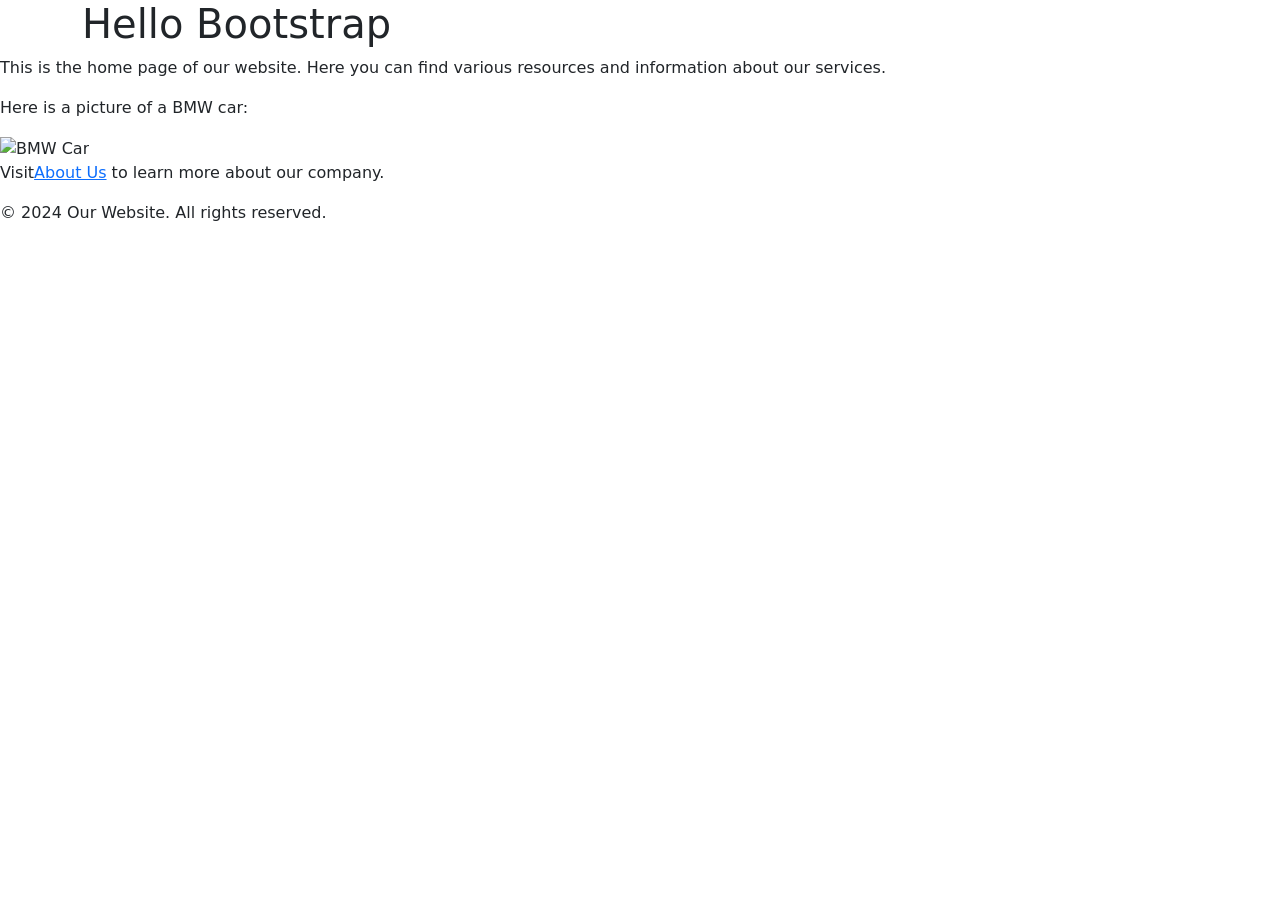
==== index.html @ a8857d47 "Add files via upload" ====
<!DOCTYPE html>
<html lang="en">
<head>
    <meta charset="UTF-8">
    <meta name="viewport" content="width=device-width, initial-scale=1.0">
    
 <title>Bootstrap Tutorial</title>
    <!-- Bootstrap CSS -->
    <link href="https://cdn.jsdelivr.net/npm/bootstrap@5.3.2/dist/css/bootstrap.min.css" rel="stylesheet">
</head>
<body>
    <div class="container">
        <header>
            <h1>Hello Bootstrap</h1>
        </header>
    </div>
        <main>
     <p>This is the home page of our website. Here you can find various resources and information about our services.</p>
     <p>Here is a picture of a BMW car:</p>
        <img src="https://www.bmw.com/content/dam/bmw/marketBMWCOM/bmw_com/Models/3-Series-Sedan/G20/2020/BMW-3-Series-Sedan-G20-2020-1600-01.jpg" alt="BMW Car" width="600">
     <p>Visit<a href="About.html">About Us</a> to learn more about our company.</p>
</main>
<footer>
    <p>&copy; 2024 Our Website. All rights reserved.</p>
</footer>
</body>
</html>
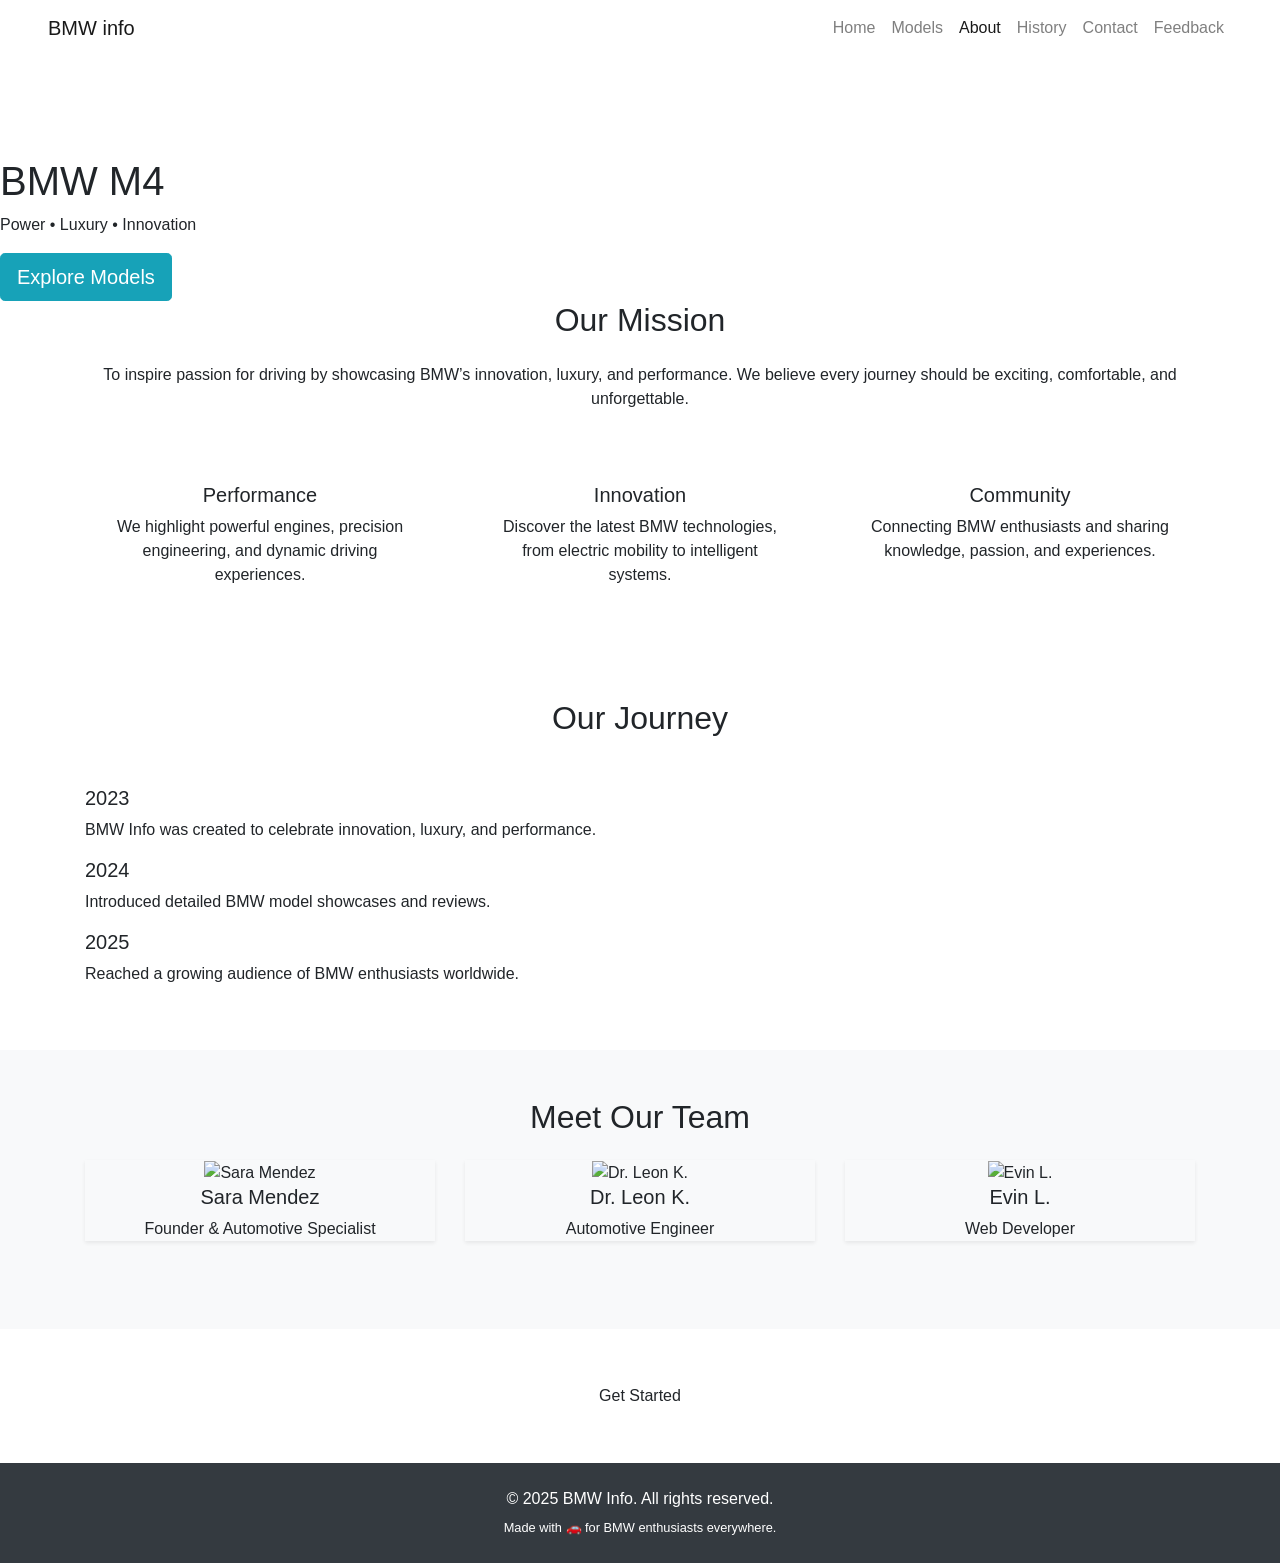
==== commit b0408a74: "Update index.html" ====
--- a/index.html
+++ b/index.html
@@ -1,28 +1,159 @@
 <!DOCTYPE html>
 <html lang="en">
 <head>
-    <meta charset="UTF-8">
-    <meta name="viewport" content="width=device-width, initial-scale=1.0">
-    
- <title>Bootstrap Tutorial</title>
-    <!-- Bootstrap CSS -->
-    <link href="https://cdn.jsdelivr.net/npm/bootstrap@5.3.2/dist/css/bootstrap.min.css" rel="stylesheet">
+  <meta charset="UTF-8" />
+  <meta name="viewport" content="width=device-width, initial-scale=1.0"/>
+  <link rel="icon" href="images/BMW M4.jpg" type="image/jpg" />
+  <title>About Us - BMW info</title>
+  <link rel="stylesheet" href="https://stackpath.bootstrapcdn.com/bootstrap/4.5.2/css/bootstrap.min.css"/>
+  <link rel="stylesheet" href="style.css" />
 </head>
+
 <body>
-    <div class="container">
-        <header>
-            <h1>Hello Bootstrap</h1>
-        </header>
+
+  <nav class="navbar navbar-expand-lg navbar-light px-5 fixed-top custom-navbar">
+    <a class="navbar-brand" href="index.html">BMW info</a>
+    <button class="navbar-toggler" type="button" data-toggle="collapse" data-target="#navbarNav">
+      <span class="navbar-toggler-icon"></span>
+    </button>
+
+    <div class="collapse navbar-collapse justify-content-end" id="navbarNav">
+      <ul class="navbar-nav">
+        <li class="nav-item"><a class="nav-link" href="Index.html">Home</a></li>
+        <li class="nav-item"><a class="nav-link" href="About.html">Models</a></li>
+        <li class="nav-item active"><a class="nav-link" href="Models.html">About</a></li>
+        <li class="nav-item"><a class="nav-link" href="History.html">History</a></li>
+        <li class="nav-item"><a class="nav-link" href="Contact.html">Contact</a></li>
+        <li class="nav-item"><a class="nav-link" href="Feedback.html">Feedback</a></li>
+      </ul>
     </div>
-        <main>
-     <p>This is the home page of our website. Here you can find various resources and information about our services.</p>
-     <p>Here is a picture of a BMW car:</p>
-        <img src="https://www.bmw.com/content/dam/bmw/marketBMWCOM/bmw_com/Models/3-Series-Sedan/G20/2020/BMW-3-Series-Sedan-G20-2020-1600-01.jpg" alt="BMW Car" width="600">
-     <p>Visit<a href="About.html">About Us</a> to learn more about our company.</p>
-</main>
-<footer>
-    <p>&copy; 2024 Our Website. All rights reserved.</p>
+  </nav>
+
+<section class="hero-video">
+
+    <video autoplay muted loop playsinline class="hero-bg">
+        <source src="bmw-video.mp4" type="video/mp4">
+    </video>
+
+    <div class="hero-overlay"></div>
+
+    <div class="hero-text">
+        <h1 class="hero-title">BMW M4</h1>
+        <p class="hero-subtitle">Power • Luxury • Innovation</p>
+        <a href="models.html" class="btn btn-info btn-lg">Explore Models</a>
+    </div>
+
+</section>
+
+<section class="mission-section text-center">
+  <div class="container">
+    <h2 class="section-title mb-4">Our Mission</h2>
+    <p class="mb-5">
+      To inspire passion for driving by showcasing BMW’s innovation, luxury, and performance.
+      We believe every journey should be exciting, comfortable, and unforgettable.
+    </p>
+
+    <div class="row">
+      <div class="col-md-4 mb-4">
+        <div class="value-card pastel-pink p-4">
+          <h5>Performance</h5>
+          <p>We highlight powerful engines, precision engineering, and dynamic driving experiences.</p>
+        </div>
+      </div>
+
+      <div class="col-md-4 mb-4">
+        <div class="value-card pastel-blue p-4">
+          <h5>Innovation</h5>
+          <p>Discover the latest BMW technologies, from electric mobility to intelligent systems.</p>
+        </div>
+      </div>
+
+      <div class="col-md-4 mb-4">
+        <div class="value-card pastel-green p-4">
+          <h5>Community</h5>
+          <p>Connecting BMW enthusiasts and sharing knowledge, passion, and experiences.</p>
+        </div>
+      </div>
+    </div>
+  </div>
+</section>
+
+<section class="timeline-section py-5">
+  <div class="container">
+    <h2 class="section-title text-center mb-5">Our Journey</h2>
+    <div class="timeline">
+      <div class="timeline-item pastel-yellow">
+        <h5>2023</h5>
+        <p>BMW Info was created to celebrate innovation, luxury, and performance.</p>
+      </div>
+
+      <div class="timeline-item pastel-pink">
+        <h5>2024</h5>
+        <p>Introduced detailed BMW model showcases and reviews.</p>
+      </div>
+
+      <div class="timeline-item pastel-blue">
+        <h5>2025</h5>
+        <p>Reached a growing audience of BMW enthusiasts worldwide.</p>
+      </div>
+    </div>
+  </div>
+</section>
+
+<section class="team-section py-5 bg-light">
+  <div class="container text-center">
+    <h2 class="section-title mb-4">Meet Our Team</h2>
+    <div class="row justify-content-center">
+
+      <div class="col-md-4 mb-4">
+        <div class="team-card shadow-sm">
+          <img src="images/BMW 3 Series.jpg" class="img-fluid team-image" alt="Sara Mendez">
+          <div class="team-info">
+            <h5>Sara Mendez</h5>
+            <p>Founder & Automotive Specialist</p>
+          </div>
+        </div>
+      </div>
+
+      <div class="col-md-4 mb-4">
+        <div class="team-card shadow-sm">
+          <img src="images/BMW 5 Series.jpg" class="img-fluid team-image" alt="Dr. Leon K.">
+          <div class="team-info">
+            <h5>Dr. Leon K.</h5>
+            <p>Automotive Engineer</p>
+          </div>
+        </div>
+      </div>
+
+      <div class="col-md-4 mb-4">
+        <div class="team-card shadow-sm">
+          <img src="images/developer.jpg" class="img-fluid team-image" alt="Evin L.">
+          <div class="team-info">
+            <h5>Evin L.</h5>
+            <p>Web Developer</p>
+          </div>
+        </div>
+      </div>
+
+    </div>
+  </div>
+</section>
+
+<div class="text-center mt-5 mb-5">
+  <a href="models.html" class="btn btn-get-started">Get Started</a>
+</div>
+
+<footer class="footer bg-dark text-white text-center py-4">
+  <div class="container">
+    <p class="mb-1">&copy; 2025 BMW Info. All rights reserved.</p>
+    <small>Made with 🚗 for BMW enthusiasts everywhere.</small>
+  </div>
 </footer>
+
+<script src="https://code.jquery.com/jquery-3.5.1.slim.min.js"></script>
+<script src="https://cdn.jsdelivr.net/npm/bootstrap@4.5.2/dist/js/bootstrap.bundle.min.js"></script>
+<script src="script.js"></script>
+
 </body>
 </html>
 
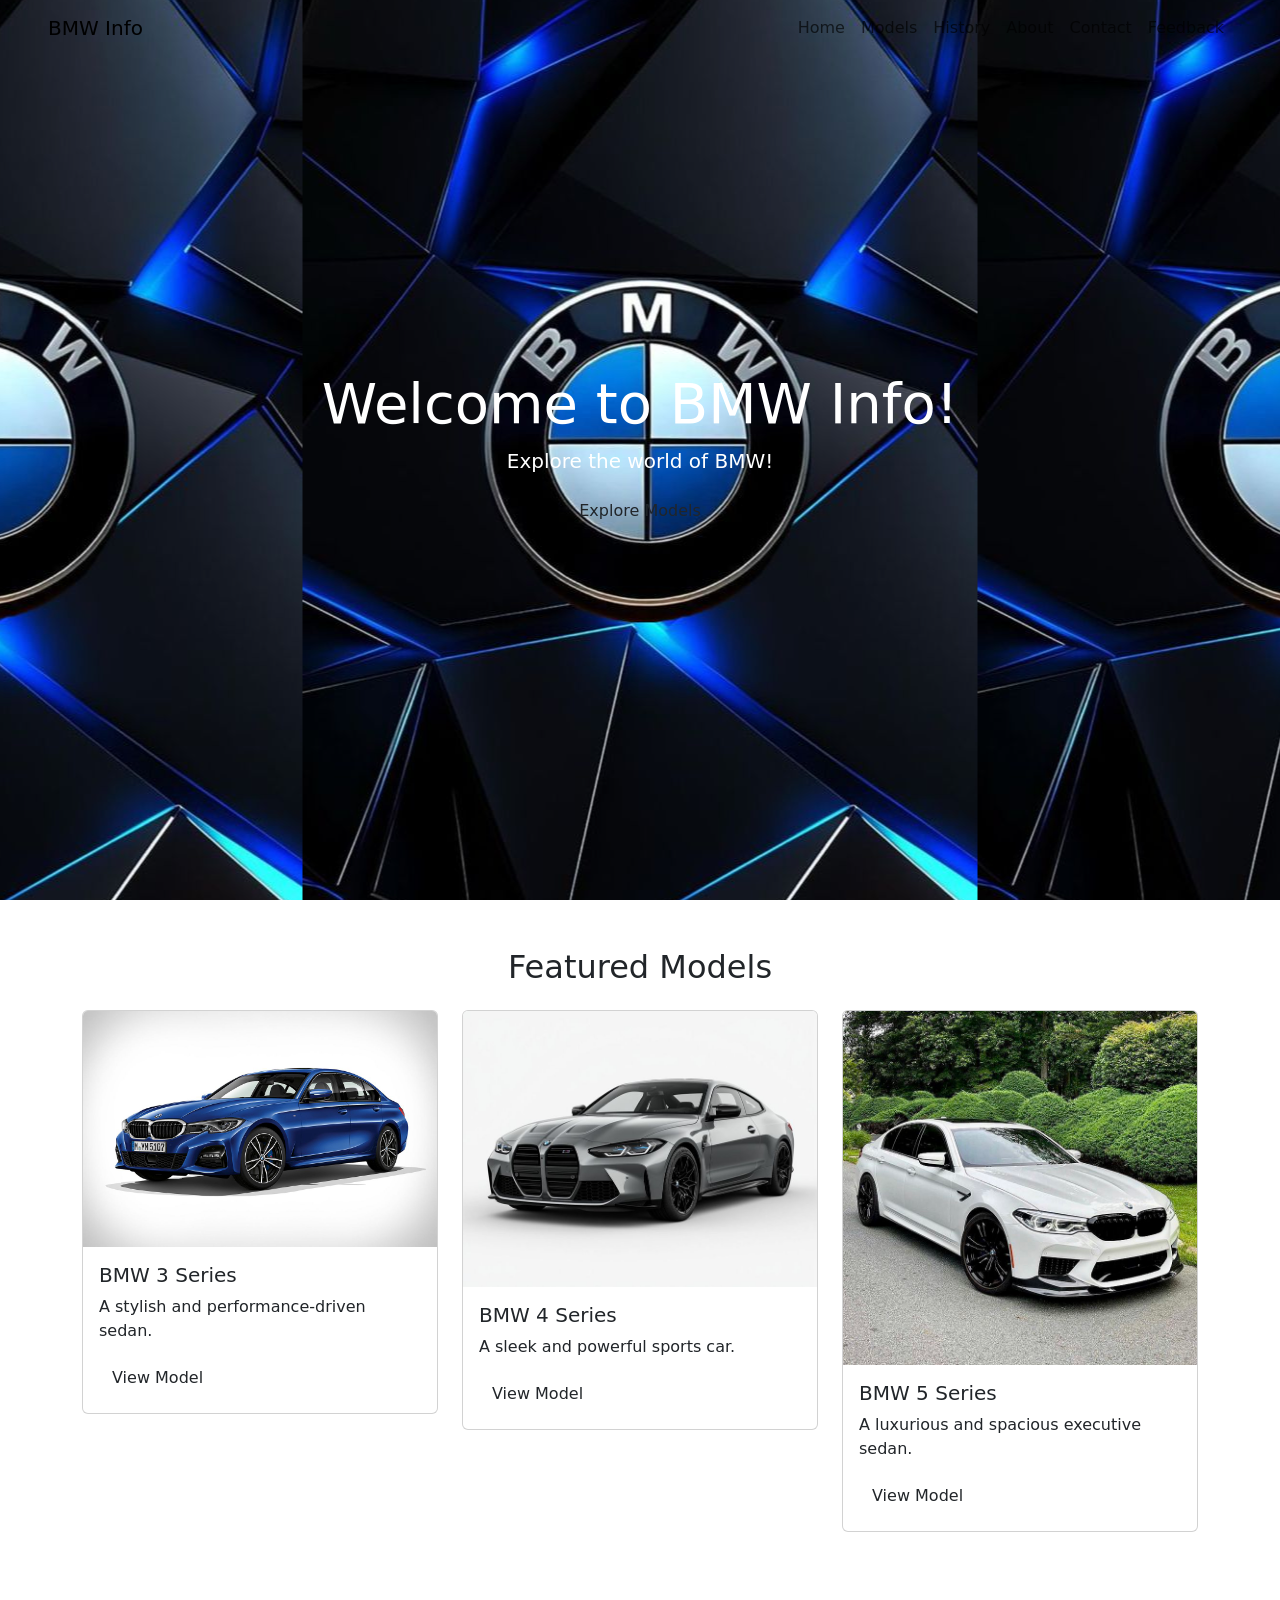
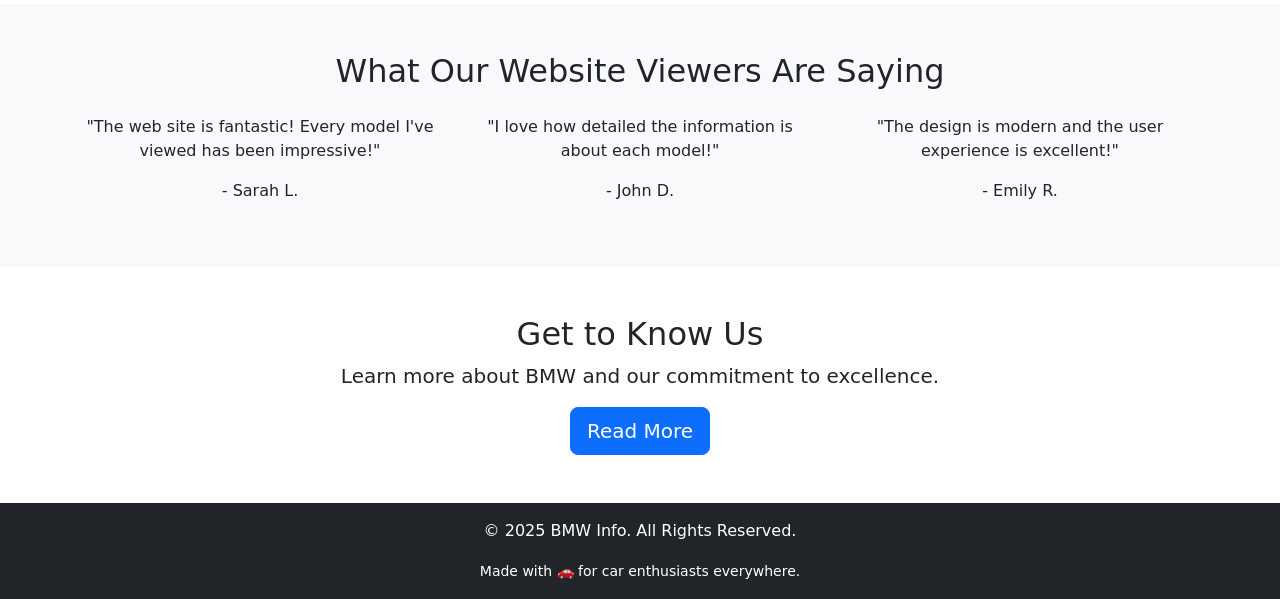
==== commit 1f994b65: "Update index.html" ====
--- a/index.html
+++ b/index.html
@@ -2,160 +2,122 @@
 <html lang="en">
 <head>
   <meta charset="UTF-8" />
-  <meta name="viewport" content="width=device-width, initial-scale=1.0"/>
-  <link rel="icon" href="images/BMW M4.jpg" type="image/jpg" />
-  <title>About Us - BMW info</title>
-  <link rel="stylesheet" href="https://stackpath.bootstrapcdn.com/bootstrap/4.5.2/css/bootstrap.min.css"/>
+  <meta name="viewport" content="width=device-width, initial-scale=1" />
+  <link rel="icon" href="images/BMW M4.jpg" type="image/png" />
+  <title>BMW Info</title>
+  <link href="https://cdn.jsdelivr.net/npm/bootstrap@5.3.3/dist/css/bootstrap.min.css" rel="stylesheet" />
   <link rel="stylesheet" href="style.css" />
 </head>
 
 <body>
-
   <nav class="navbar navbar-expand-lg navbar-light px-5 fixed-top custom-navbar">
-    <a class="navbar-brand" href="index.html">BMW info</a>
-    <button class="navbar-toggler" type="button" data-toggle="collapse" data-target="#navbarNav">
+    <a class="navbar-brand" href="index.html">BMW Info</a>
+    <button class="navbar-toggler" type="button" data-bs-toggle="collapse" data-bs-target="#navbarNav">
       <span class="navbar-toggler-icon"></span>
     </button>
-
     <div class="collapse navbar-collapse justify-content-end" id="navbarNav">
       <ul class="navbar-nav">
-        <li class="nav-item"><a class="nav-link" href="Index.html">Home</a></li>
-        <li class="nav-item"><a class="nav-link" href="About.html">Models</a></li>
-        <li class="nav-item active"><a class="nav-link" href="Models.html">About</a></li>
+        <li class="nav-item active"><a class="nav-link" href="index.html">Home</a></li>
+        <li class="nav-item"><a class="nav-link" href="Models.html">Models</a></li>
         <li class="nav-item"><a class="nav-link" href="History.html">History</a></li>
+        <li class="nav-item"><a class="nav-link" href="About.html">About</a></li>
         <li class="nav-item"><a class="nav-link" href="Contact.html">Contact</a></li>
         <li class="nav-item"><a class="nav-link" href="Feedback.html">Feedback</a></li>
+        
       </ul>
     </div>
   </nav>
 
-<section class="hero-video">
+  <header class="hero text-white text-center d-flex align-items-center" style="height: 100vh; background-image: url('images/BMW logo.jpg'); background-size: fill; background-position: center;">
+    <div class="container text-center">
+      <h1 class="display-4">Welcome to BMW Info!</h1>
+      <p class="lead">Explore the world of BMW!</p>
+      <a href="Models.html" class="btn ">Explore Models</a>
+    </div>
+  </header>
 
-    <video autoplay muted loop playsinline class="hero-bg">
-        <source src="bmw-video.mp4" type="video/mp4">
-    </video>
-
-    <div class="hero-overlay"></div>
-
-    <div class="hero-text">
-        <h1 class="hero-title">BMW M4</h1>
-        <p class="hero-subtitle">Power • Luxury • Innovation</p>
-        <a href="models.html" class="btn btn-info btn-lg">Explore Models</a>
-    </div>
-
-</section>
-
-<section class="mission-section text-center">
+<section id="featured-models" class="py-5">
   <div class="container">
-    <h2 class="section-title mb-4">Our Mission</h2>
-    <p class="mb-5">
-      To inspire passion for driving by showcasing BMW’s innovation, luxury, and performance.
-      We believe every journey should be exciting, comfortable, and unforgettable.
-    </p>
-
-    <div class="row">
-      <div class="col-md-4 mb-4">
-        <div class="value-card pastel-pink p-4">
-          <h5>Performance</h5>
-          <p>We highlight powerful engines, precision engineering, and dynamic driving experiences.</p>
-        </div>
-      </div>
-
-      <div class="col-md-4 mb-4">
-        <div class="value-card pastel-blue p-4">
-          <h5>Innovation</h5>
-          <p>Discover the latest BMW technologies, from electric mobility to intelligent systems.</p>
-        </div>
-      </div>
-
-      <div class="col-md-4 mb-4">
-        <div class="value-card pastel-green p-4">
-          <h5>Community</h5>
-          <p>Connecting BMW enthusiasts and sharing knowledge, passion, and experiences.</p>
-        </div>
-      </div>
-    </div>
-  </div>
-</section>
-
-<section class="timeline-section py-5">
-  <div class="container">
-    <h2 class="section-title text-center mb-5">Our Journey</h2>
-    <div class="timeline">
-      <div class="timeline-item pastel-yellow">
-        <h5>2023</h5>
-        <p>BMW Info was created to celebrate innovation, luxury, and performance.</p>
-      </div>
-
-      <div class="timeline-item pastel-pink">
-        <h5>2024</h5>
-        <p>Introduced detailed BMW model showcases and reviews.</p>
-      </div>
-
-      <div class="timeline-item pastel-blue">
-        <h5>2025</h5>
-        <p>Reached a growing audience of BMW enthusiasts worldwide.</p>
-      </div>
-    </div>
-  </div>
-</section>
-
-<section class="team-section py-5 bg-light">
-  <div class="container text-center">
-    <h2 class="section-title mb-4">Meet Our Team</h2>
+    <h2 class="text-center mb-4">Featured Models</h2>
     <div class="row justify-content-center">
 
       <div class="col-md-4 mb-4">
-        <div class="team-card shadow-sm">
-          <img src="images/BMW 3 Series.jpg" class="img-fluid team-image" alt="Sara Mendez">
-          <div class="team-info">
-            <h5>Sara Mendez</h5>
-            <p>Founder & Automotive Specialist</p>
+        <div class="card">
+          <img src="images/BMW 3 Series.jpg" class="card-img-top" alt="BMW 3 Series" />
+          <div class="card-body">
+            <h5 class="card-title">BMW 3 Series</h5>
+            <p class="card-text">A stylish and performance-driven sedan.</p>
+            <a href="Models.html" class="btn">View Model</a>
           </div>
         </div>
       </div>
 
       <div class="col-md-4 mb-4">
-        <div class="team-card shadow-sm">
-          <img src="images/BMW 5 Series.jpg" class="img-fluid team-image" alt="Dr. Leon K.">
-          <div class="team-info">
-            <h5>Dr. Leon K.</h5>
-            <p>Automotive Engineer</p>
+        <div class="card">
+          <img src="images/BMW 4 Series.jpg" class="card-img-top" alt="BMW 4 Series" />
+          <div class="card-body">
+            <h5 class="card-title">BMW 4 Series</h5>
+            <p class="card-text">A sleek and powerful sports car.</p>
+            <a href="Models.html" class="btn">View Model</a>
           </div>
         </div>
       </div>
 
       <div class="col-md-4 mb-4">
-        <div class="team-card shadow-sm">
-          <img src="images/developer.jpg" class="img-fluid team-image" alt="Evin L.">
-          <div class="team-info">
-            <h5>Evin L.</h5>
-            <p>Web Developer</p>
+        <div class="card">
+          <img src="images/BMW 5 Series.jpg" class="card-img-top" alt="BMW 5 Series" />
+          <div class="card-body">
+            <h5 class="card-title">BMW 5 Series</h5>
+            <p class="card-text">A luxurious and spacious executive sedan.</p>
+            <a href="Models.html" class="btn">View Model</a>
           </div>
         </div>
       </div>
-
     </div>
   </div>
+
 </section>
+  <section id="feedback" class="bg-light py-5">
+    <div class="container">
+      <h2 class="text-center mb-4">What Our Website Viewers Are Saying</h2>
+      <div class="row">
+        <div class="col-md-4">
+          <div class="testimonial text-center">
+            <p>"The web site is fantastic! Every model I've viewed has been impressive!"</p>
+            <p class="font-weight-bold">- Sarah L.</p>
+          </div>
+        </div>
 
-<div class="text-center mt-5 mb-5">
-  <a href="models.html" class="btn btn-get-started">Get Started</a>
-</div>
+        <div class="col-md-4">
+          <div class="testimonial text-center">
+            <p>"I love how detailed the information is about each model!"</p>
+            <p class="font-weight-bold">- John D.</p>
+          </div>
+        </div>
 
-<footer class="footer bg-dark text-white text-center py-4">
-  <div class="container">
-    <p class="mb-1">&copy; 2025 BMW Info. All rights reserved.</p>
-    <small>Made with 🚗 for BMW enthusiasts everywhere.</small>
-  </div>
-</footer>
+        <div class="col-md-4">
+          <div class="testimonial text-center">
+            <p>"The design is modern and the user experience is excellent!"</p>
+            <p class="font-weight-bold">- Emily R.</p>
+          </div>
+        </div>
+      </div>
+    </div>
+  </section>
 
-<script src="https://code.jquery.com/jquery-3.5.1.slim.min.js"></script>
-<script src="https://cdn.jsdelivr.net/npm/bootstrap@4.5.2/dist/js/bootstrap.bundle.min.js"></script>
-<script src="script.js"></script>
-
+  <section id="about" class="text-center py-5">
+    <div class="container">
+      <h2>Get to Know Us</h2>
+      <p class="lead">Learn more about BMW and our commitment to excellence.</p>
+      <a href="about.html" class="btn btn-primary btn-lg">Read More</a>
+    </div>
+  </section>
+  
+  <footer class="bg-dark text-white text-center py-3">
+    <p>&copy; 2025 BMW Info. All Rights Reserved.</p>
+    <small>Made with  🚗 for car enthusiasts everywhere.</small>
+  </footer>
+  <script src="https://cdn.jsdelivr.net/npm/bootstrap@5.3.3/dist/js/bootstrap.bundle.min.js"></script>
+  
 </body>
 </html>
-
-
-
